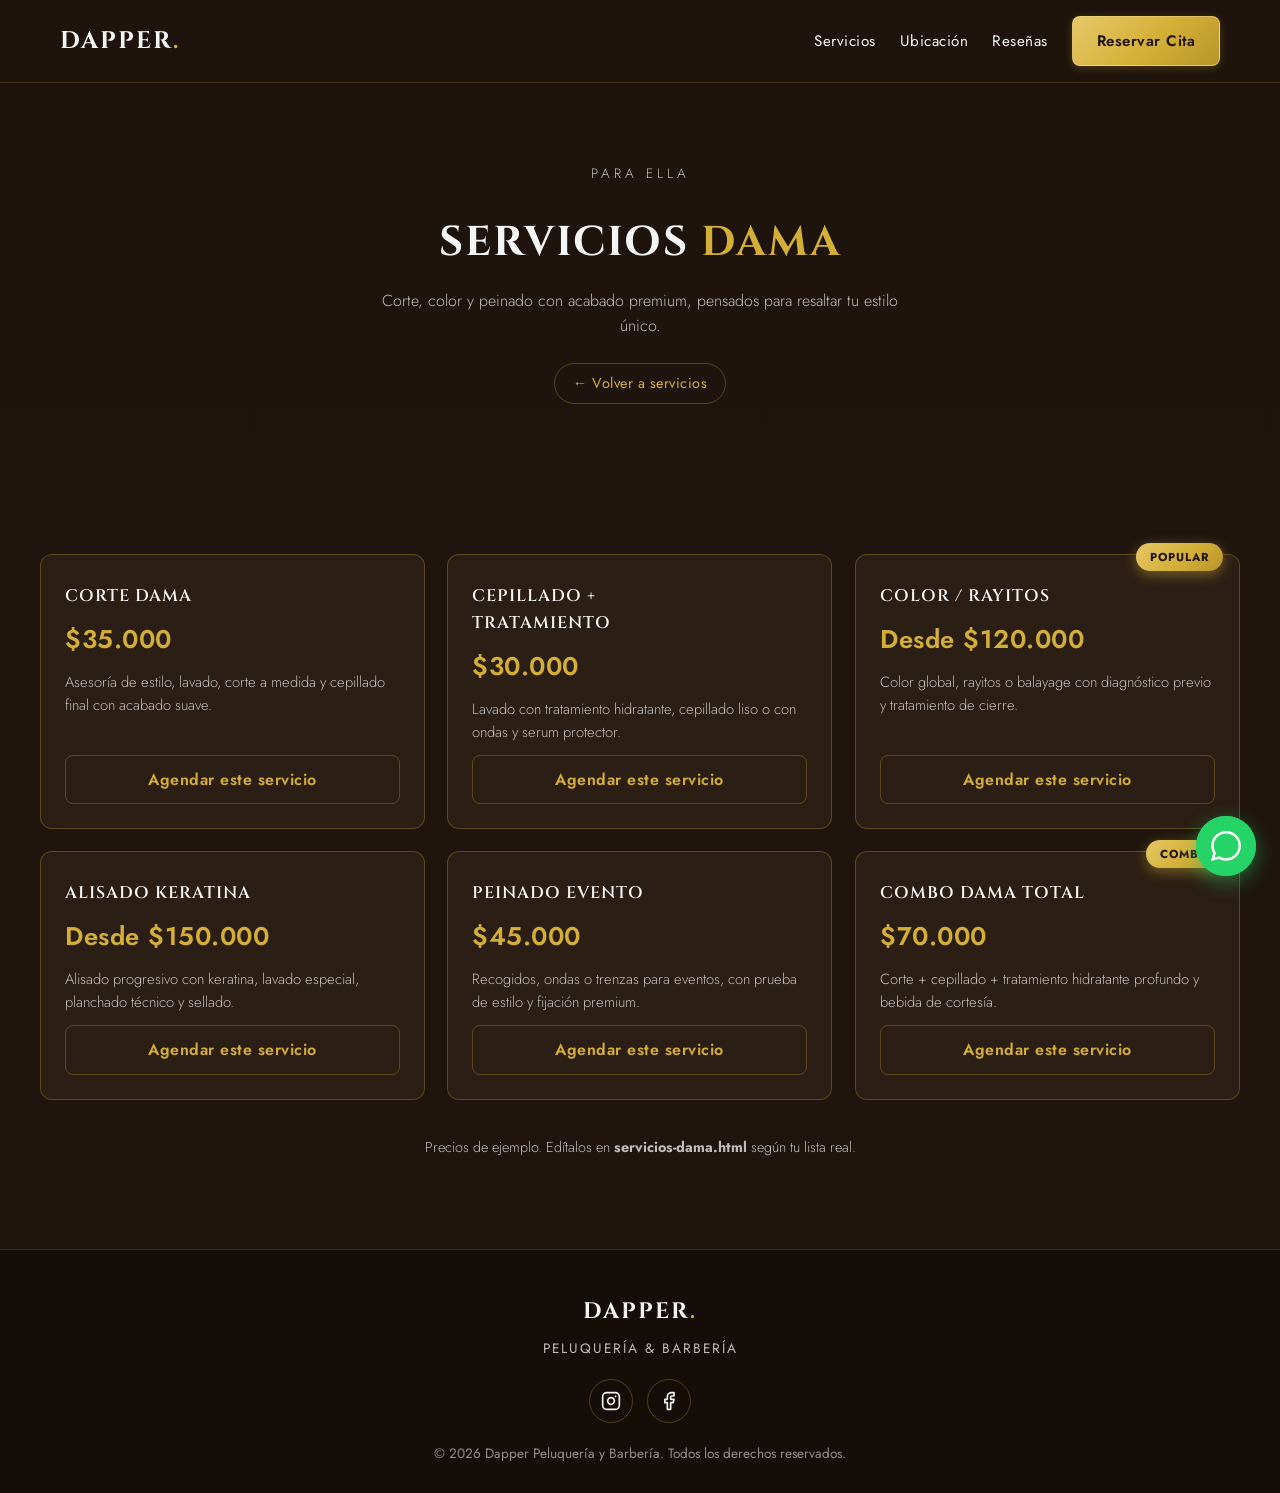
==== servicios-dama.html @ 5e287d6f "Limpiar estrucutura del repositorio" ====
<!DOCTYPE html>
<!-- =====================================================
  ARCHIVO: servicios-dama.html
  DESCRIPCIÓN: Detalle de servicios para dama.
  Corte, color, peinado y combos con precios ejemplo.
===================================================== -->
<html lang="es">
<head>
  <meta charset="UTF-8" />
  <meta name="viewport" content="width=device-width, initial-scale=1.0" />
  <meta name="description" content="Servicios para dama en Dapper: corte, color, cepillado, alisados y combos." />
  <title>Servicios Dama | Dapper Peluquería y Barbería</title>
  <link rel="preconnect" href="https://fonts.googleapis.com" />
  <link rel="preconnect" href="https://fonts.gstatic.com" crossorigin />
  <link href="https://fonts.googleapis.com/css2?family=Cinzel:wght@400;600;700&family=Jost:wght@300;400;500;600&display=swap" rel="stylesheet" />
  <link rel="stylesheet" href="css/styles.css" />
</head>
<body>

  <!-- ===== BLOQUE: HEADER - Navegación (reutilizada del home) ===== -->
  <header>
    <div class="header-inner">
      <a href="index.html" class="logo">Dapper<span>.</span></a>
      <nav>
        <a href="index.html#servicios">Servicios</a>
        <a href="index.html#ubicacion">Ubicación</a>
        <a href="index.html#resenas">Reseñas</a>
        <a href="https://wa.me/" class="btn btn-reservar">Reservar Cita</a>
      </nav>
    </div>
  </header>

  <main>
    <!-- ===== BLOQUE: HERO INTERNO - Título de la categoría ===== -->
    <section class="detalle-hero">
      <div class="detalle-hero-bg" style="background-image:url('https://images.unsplash.com/photo-1562322140-8baeececf3df?auto=format&fit=crop&w=1600&q=80')" aria-hidden="true"></div>
      <p class="section-kicker">Para Ella</p>
      <h1>Servicios <span>Dama</span></h1>
      <p>Corte, color y peinado con acabado premium, pensados para resaltar tu estilo único.</p>
      <a href="index.html#servicios" class="back-link">← Volver a servicios</a>
    </section>

    <!-- ===== BLOQUE: LISTADO SERVICIOS DAMA - Cards con precios ===== -->
    <section class="servicios">
      <div class="servicios-grid">
        <article class="service-card reveal">
          <h3 class="service-name">Corte Dama</h3>
          <p class="service-price">$35.000</p>
          <p class="service-desc">Asesoría de estilo, lavado, corte a medida y cepillado final con acabado suave.</p>
          <a href="https://wa.me/?text=Hola%20quiero%20agendar%20Corte%20Dama" class="service-cta">Agendar este servicio</a>
        </article>

        <article class="service-card reveal">
          <h3 class="service-name">Cepillado + Tratamiento</h3>
          <p class="service-price">$30.000</p>
          <p class="service-desc">Lavado con tratamiento hidratante, cepillado liso o con ondas y serum protector.</p>
          <a href="https://wa.me/?text=Hola%20quiero%20agendar%20Cepillado%20más%20Tratamiento" class="service-cta">Agendar este servicio</a>
        </article>

        <article class="service-card reveal">
          <span class="service-badge">Popular</span>
          <h3 class="service-name">Color / Rayitos</h3>
          <p class="service-price">Desde $120.000</p>
          <p class="service-desc">Color global, rayitos o balayage con diagnóstico previo y tratamiento de cierre.</p>
          <a href="https://wa.me/?text=Hola%20quiero%20agendar%20Color%20Rayitos" class="service-cta">Agendar este servicio</a>
        </article>

        <article class="service-card reveal">
          <h3 class="service-name">Alisado Keratina</h3>
          <p class="service-price">Desde $150.000</p>
          <p class="service-desc">Alisado progresivo con keratina, lavado especial, planchado técnico y sellado.</p>
          <a href="https://wa.me/?text=Hola%20quiero%20agendar%20Alisado%20Keratina" class="service-cta">Agendar este servicio</a>
        </article>

        <article class="service-card reveal">
          <h3 class="service-name">Peinado Evento</h3>
          <p class="service-price">$45.000</p>
          <p class="service-desc">Recogidos, ondas o trenzas para eventos, con prueba de estilo y fijación premium.</p>
          <a href="https://wa.me/?text=Hola%20quiero%20agendar%20Peinado%20Evento" class="service-cta">Agendar este servicio</a>
        </article>

        <article class="service-card reveal">
          <span class="service-badge">Combo</span>
          <h3 class="service-name">Combo Dama Total</h3>
          <p class="service-price">$70.000</p>
          <p class="service-desc">Corte + cepillado + tratamiento hidratante profundo y bebida de cortesía.</p>
          <a href="https://wa.me/?text=Hola%20quiero%20agendar%20Combo%20Dama%20Total" class="service-cta">Agendar este servicio</a>
        </article>
      </div>

      <!-- Nota editable de precios -->
      <p class="nota-precios reveal">Precios de ejemplo. Edítalos en <strong>servicios-dama.html</strong> según tu lista real.</p>
    </section>
  </main>

  <!-- ===== BLOQUE: FOOTER - Cierre reutilizado ===== -->
  <footer>
    <a href="index.html" class="footer-logo">Dapper<span>.</span></a>
    <p class="footer-tag">Peluquería &amp; Barbería</p>
    <div class="footer-socials">
      <a href="#" class="social-link" aria-label="Instagram">
        <svg viewBox="0 0 24 24" fill="none" stroke="currentColor" stroke-width="2" stroke-linecap="round" stroke-linejoin="round" aria-hidden="true">
          <rect x="2" y="2" width="20" height="20" rx="5"></rect>
          <path d="M16 11.37A4 4 0 1 1 12.63 8 4 4 0 0 1 16 11.37z"></path>
          <line x1="17.5" y1="6.5" x2="17.51" y2="6.5"></line>
        </svg>
      </a>
      <a href="#" class="social-link" aria-label="Facebook">
        <svg viewBox="0 0 24 24" fill="none" stroke="currentColor" stroke-width="2" stroke-linecap="round" stroke-linejoin="round" aria-hidden="true">
          <path d="M18 2h-3a5 5 0 0 0-5 5v3H7v4h3v8h4v-8h3l1-4h-4V7a1 1 0 0 1 1-1h3z"></path>
        </svg>
      </a>
    </div>
    <p class="footer-copy">© <span id="year">2026</span> Dapper Peluquería y Barbería. Todos los derechos reservados.</p>
  </footer>

  <!-- ===== BLOQUE: WHATSAPP FLOTANTE ===== -->
  <a href="https://wa.me/" class="float-whatsapp" aria-label="Escríbenos por WhatsApp">
    <svg viewBox="0 0 24 24" aria-hidden="true">
      <path d="M20.52 3.48A11.87 11.87 0 0 0 12.05 0C5.5 0 .16 5.33.16 11.89c0 2.1.55 4.14 1.6 5.95L0 24l6.32-1.66a11.8 11.8 0 0 0 5.72 1.46h.01c6.55 0 11.88-5.33 11.88-11.89 0-3.18-1.24-6.17-3.41-8.43zM12.05 21.75a9.8 9.8 0 0 1-5.01-1.37l-.36-.21-3.75.98 1-3.65-.24-.38a9.86 9.86 0 0 1-1.51-5.26c0-5.45 4.44-9.88 9.9-9.88a9.84 9.84 0 0 1 7 2.9 9.83 9.83 0 0 1 2.9 6.99c-.01 5.45-4.45 9.88-9.93 9.88z" />
    </svg>
  </a>

  <!-- ===== BLOQUE: SCRIPTS ===== -->
  <script src="js/main.js" defer></script>
</body>
</html>
---- css/styles.css ----
/* =====================================================
   ARCHIVO: styles.css
   DESCRIPCIÓN: Estilos globales de Dapper Peluquería y Barbería.
   Incluye paleta café + dorado, header, hero con slider,
   tarjetas, servicios, ubicación, footer y animación reveal.
   ===================================================== */

/* ===== 1. VARIABLES GLOBALES - Paleta café + dorado ===== */
:root {
  --bg: #1F150E; /* Café espresso oscuro (fondo principal, antes negro #121212) */
  --bg-deep: #150E08; /* Café casi negro para footer */
  --accent: #D4AF37; /* Dorado principal (se mantiene) */
  --accent-light: #e6c766; /* Dorado claro para degradados */
  --accent-dark: #b8942b; /* Dorado oscuro para degradados */
  --accent-soft: rgba(212, 175, 55, 0.3); /* Borde dorado translúcido */
  --container: #2B1E14; /* Café medio para tarjetas (antes #1E1E1E) */
  --container-soft: rgba(43, 30, 20, 0.55); /* Tarjetas translúcidas sobre hero */
  --text: #F5F5F5;
  --text-muted: rgba(245, 245, 245, 0.75);
}

/* ===== 2. RESET Y BASE - Normaliza márgenes y tipografía ===== */
* {
  margin: 0;
  padding: 0;
  box-sizing: border-box;
}

html {
  scroll-behavior: smooth;
  scroll-padding-top: 120px; /* Espacio base para que el header fijo no tape las anclas */
}

body {
  font-family: 'Jost', 'Segoe UI', Helvetica, Arial, sans-serif;
  background-color: var(--bg);
  color: var(--text);
  line-height: 1.6;
  overflow-x: hidden; /* Evita scroll lateral por títulos largos en móvil */
}

a {
  color: inherit;
  text-decoration: none;
}

img {
  max-width: 100%;
  display: block;
}

/* ===== 3. HEADER - Barra superior fija con blur ===== */
header {
  position: sticky;
  top: 0;
  z-index: 100;
  background-color: rgba(31, 21, 14, 0.78);
  backdrop-filter: blur(12px);
  -webkit-backdrop-filter: blur(12px);
  border-bottom: 1px solid rgba(212, 175, 55, 0.2);
}

.header-inner {
  max-width: 1200px;
  margin: 0 auto;
  padding: 16px 20px;
  display: flex;
  align-items: center;
  justify-content: space-between;
  gap: 12px;
}

.logo {
  font-family: 'Cinzel', serif;
  font-size: 1.5rem;
  font-weight: 700;
  letter-spacing: 2px;
  color: var(--text);
  text-transform: uppercase;
}

.logo span {
  color: var(--accent);
}

nav {
  display: flex;
  align-items: center;
  gap: 24px;
}

nav a {
  font-size: 0.95rem;
  letter-spacing: 0.5px;
  color: var(--text);
  transition: color 0.3s ease;
}

nav a:hover {
  color: var(--accent);
}

/* ===== 4. BOTONES - Estilo dorado principal ===== */
.btn {
  display: inline-block;
  background: linear-gradient(135deg, var(--accent-light), var(--accent) 55%, var(--accent-dark));
  color: #1F150E;
  font-weight: 600;
  letter-spacing: 0.5px;
  padding: 12px 24px;
  border: 1px solid rgba(255, 230, 160, 0.5);
  border-radius: 8px;
  cursor: pointer;
  box-shadow: 0 2px 8px rgba(212, 175, 55, 0.25);
  transition: transform 0.25s ease, box-shadow 0.25s ease, filter 0.25s ease;
}

.btn:hover {
  transform: translateY(-2px);
  filter: brightness(1.08);
  box-shadow:
    0 0 22px rgba(212, 175, 55, 0.6),
    0 10px 30px rgba(212, 175, 55, 0.3);
}

/* ===== 5. HERO CON SLIDER - Fondo automático, texto centrado arriba ===== */
.hero {
  position: relative;
  text-align: center;
  padding: 70px 20px 60px;
  overflow: hidden;
  background-color: var(--bg);
  isolation: isolate;
}

/* Contenedor de las imágenes de fondo */
.hero-slides {
  position: absolute;
  inset: 0;
  z-index: -2;
}

/* Cada imagen: opacidad 0, solo la activa se ve. Transición fluida. */
.hero-slide {
  position: absolute;
  inset: 0;
  background-position: center;
  background-size: cover;
  background-repeat: no-repeat;
  opacity: 0;
  transform: scale(1.05);
  transition: opacity 1.8s ease-in-out, transform 6s ease;
  filter: saturate(0.9);
}

/* Imagen visible: opacidad subida para apreciar las fotos */
.hero-slide.is-active {
  opacity: 0.52;
  transform: scale(1);
}

/* Capa café + brillo dorado aclarada para dejar ver las fotos */
.hero-overlay {
  position: absolute;
  inset: 0;
  z-index: -1;
  background:
    radial-gradient(ellipse at top, rgba(212, 175, 55, 0.16), transparent 55%),
    linear-gradient(180deg, rgba(31, 21, 14, 0.72) 0%, rgba(31, 21, 14, 0.68) 50%, rgba(31, 21, 14, 0.85) 100%);
  backdrop-filter: blur(1px);
}

.hero-content {
  position: relative;
  z-index: 1;
  max-width: 820px;
  margin: 0 auto;
}

.hero-kicker {
  font-size: 0.85rem;
  letter-spacing: 4px;
  text-transform: uppercase;
  color: var(--accent);
  margin-bottom: 20px;
  line-height: 1.4;
}

.hero h1 {
  font-family: 'Cinzel', serif;
  font-size: 2.3rem;
  font-weight: 700;
  max-width: 800px;
  margin: 0 auto 16px;
  text-transform: uppercase;
  letter-spacing: 3px;
  line-height: 1.25;
  text-shadow: 0 4px 24px rgba(0, 0, 0, 0.55);
}

.hero h1 span {
  color: var(--accent);
}

.hero > .hero-content > p,
.hero-description {
  font-size: 1.1rem;
  font-weight: 300;
  max-width: 640px;
  margin: 0 auto;
  color: rgba(245, 245, 245, 0.9);
}

/* ===== 6. EXPERIENCIA - Presentación elegante debajo del header ===== */
.experiencia {
  padding: 70px 20px 60px;
  background: linear-gradient(180deg, var(--bg-deep) 0%, var(--bg) 100%);
  border-bottom: 1px solid rgba(212, 175, 55, 0.12);
}

.exp-grid {
  display: grid;
  grid-template-columns: 1fr;
  gap: 28px;
  max-width: 1100px;
  margin: 0 auto;
  align-items: start;
}

.exp-kicker {
  font-size: 0.8rem;
  letter-spacing: 3px;
  text-transform: uppercase;
  color: var(--text-muted);
  margin-bottom: 14px;
}

.exp-left h2 {
  font-family: 'Cinzel', serif;
  font-size: 2.1rem;
  font-weight: 700;
  line-height: 1.15;
  letter-spacing: 0.5px;
  margin-bottom: 18px;
}

.exp-left h2 span {
  color: var(--accent);
  font-style: italic;
}

.exp-line {
  display: block;
  width: 72px;
  height: 2px;
  background: linear-gradient(90deg, var(--accent-light), var(--accent-dark));
  border-radius: 2px;
}

.exp-right p {
  color: var(--text-muted);
  font-weight: 300;
  font-size: 1.02rem;
  margin-bottom: 16px;
}

.exp-right strong {
  color: var(--text);
  font-weight: 500;
}

.exp-link {
  display: inline-block;
  margin-top: 6px;
  color: var(--accent);
  font-weight: 500;
  letter-spacing: 0.4px;
  border-bottom: 1px solid var(--accent-soft);
  padding-bottom: 2px;
  transition: color 0.3s ease, border-color 0.3s ease;
}

.exp-link:hover {
  color: var(--accent-light);
  border-color: var(--accent);
}

/* Anclas: compensa el header fijo y centra el título en pantalla */
#experiencia,
#servicios,
#porque,
#ubicacion,
#resenas {
  scroll-margin-top: 130px;
}

/* ===== 7. TARJETAS DE CONFIANZA - Sección Por qué elegirnos ===== */
.porque {
  padding: 70px 20px 90px;
  background: var(--bg-deep);
  border-top: 1px solid rgba(212, 175, 55, 0.12);
}

.trust-points {
  display: flex;
  flex-wrap: wrap;
  justify-content: center;
  gap: 18px;
  max-width: 960px;
  margin: 0 auto;
}

.trust-point {
  background-color: var(--container-soft);
  backdrop-filter: blur(6px);
  -webkit-backdrop-filter: blur(6px);
  border: 1px solid var(--accent-soft);
  border-radius: 10px;
  padding: 22px 22px 18px;
  min-width: 220px;
  flex: 1;
  transition: transform 0.3s ease, box-shadow 0.3s ease, border-color 0.3s ease;
}

.trust-point:hover {
  transform: translateY(-6px);
  border-color: rgba(212, 175, 55, 0.6);
  box-shadow:
    0 14px 34px rgba(0, 0, 0, 0.5),
    0 0 26px rgba(212, 175, 55, 0.16);
}

.trust-point .icon {
  display: inline-flex;
  align-items: center;
  justify-content: center;
  width: 52px;
  height: 52px;
  margin-bottom: 14px;
  border-radius: 50%;
  border: 1px solid var(--accent-soft);
  background: rgba(212, 175, 55, 0.08);
  color: var(--accent);
}

.trust-point .icon svg {
  width: 26px;
  height: 26px;
}

.trust-point strong {
  display: block;
  color: var(--accent);
  font-size: 1.05rem;
  font-weight: 600;
  letter-spacing: 0.3px;
  margin-bottom: 4px;
}

.trust-point small {
  color: var(--text-muted);
  font-size: 0.9rem;
}

/* ===== 7. SECCIONES GENERALES - Títulos y subtítulos ===== */
.servicios {
  padding: 90px 20px;
  background: var(--bg);
}

.section-kicker {
  font-size: 0.85rem;
  letter-spacing: 4px;
  text-transform: uppercase;
  color: var(--accent);
  text-align: center;
  margin-bottom: 12px;
}

.section-title {
  font-family: 'Cinzel', serif;
  font-size: 2rem;
  font-weight: 700;
  text-align: center;
  text-transform: uppercase;
  letter-spacing: 2px;
  margin-bottom: 14px;
  line-height: 1.2;
  overflow-wrap: break-word; /* Parte palabras largas en pantallas angostas */
  text-wrap: balance; /* Centra mejor títulos de 2 líneas */
}

.section-subtitle {
  text-align: center;
  font-weight: 300;
  color: var(--text-muted);
  max-width: 600px;
  margin: 0 auto 48px;
}

/* ===== 8. PORTADAS DE CATEGORÍAS - Hombre / Dama en el home ===== */
.categorias-grid {
  display: grid;
  grid-template-columns: 1fr;
  gap: 24px;
  max-width: 1000px;
  margin: 0 auto;
}

.categoria-card {
  position: relative;
  display: flex;
  flex-direction: column;
  justify-content: flex-end;
  min-height: 380px;
  border: 1px solid var(--accent-soft);
  border-radius: 14px;
  overflow: hidden;
  background-color: var(--container);
  transition: transform 0.3s ease, box-shadow 0.3s ease, border-color 0.3s ease;
}

.categoria-card:hover {
  transform: translateY(-6px);
  border-color: rgba(212, 175, 55, 0.6);
  box-shadow:
    0 18px 40px rgba(0, 0, 0, 0.55),
    0 0 30px rgba(212, 175, 55, 0.16);
}

.categoria-media {
  position: absolute;
  inset: 0;
  background-position: center;
  background-size: cover;
  opacity: 0.45;
  transition: opacity 0.4s ease, transform 0.6s ease;
}

.categoria-card:hover .categoria-media {
  opacity: 0.6;
  transform: scale(1.04);
}

.categoria-body {
  position: relative;
  padding: 30px 26px 26px;
  background: linear-gradient(180deg, transparent 0%, rgba(21, 14, 8, 0.85) 45%, rgba(21, 14, 8, 0.96) 100%);
}

.categoria-tag {
  display: inline-block;
  font-size: 0.75rem;
  font-weight: 600;
  letter-spacing: 2px;
  text-transform: uppercase;
  color: #1F150E;
  background: linear-gradient(135deg, var(--accent-light), var(--accent) 55%, var(--accent-dark));
  padding: 5px 14px;
  border-radius: 999px;
  margin-bottom: 12px;
}

.categoria-body h3 {
  font-family: 'Cinzel', serif;
  font-size: 1.6rem;
  letter-spacing: 1px;
  text-transform: uppercase;
  margin-bottom: 8px;
}

.categoria-body p {
  color: var(--text-muted);
  font-weight: 300;
  margin-bottom: 14px;
}

.categoria-list {
  list-style: none;
  margin-bottom: 20px;
  display: flex;
  flex-direction: column;
  gap: 6px;
}

.categoria-list li {
  font-size: 0.92rem;
  color: rgba(245, 245, 245, 0.85);
  padding-left: 20px;
  position: relative;
}

.categoria-list li::before {
  content: "✦";
  position: absolute;
  left: 0;
  color: var(--accent);
  font-size: 0.8rem;
}

/* ===== 9. GRID DE SERVICIOS DETALLE - Cards con precio (páginas internas) ===== */
.servicios-grid {
  display: grid;
  grid-template-columns: 1fr;
  gap: 22px;
  max-width: 1200px;
  margin: 0 auto;
}

.service-card {
  position: relative;
  display: flex;
  flex-direction: column;
  gap: 10px;
  background-color: var(--container);
  border: 1px solid var(--accent-soft);
  border-radius: 12px;
  padding: 28px 24px 24px;
  transition: transform 0.3s ease, box-shadow 0.3s ease, border-color 0.3s ease;
}

.service-card:hover {
  transform: translateY(-6px);
  border-color: rgba(212, 175, 55, 0.6);
  box-shadow:
    0 14px 34px rgba(0, 0, 0, 0.5),
    0 0 26px rgba(212, 175, 55, 0.14);
}

.service-badge {
  position: absolute;
  top: -12px;
  right: 16px;
  background: linear-gradient(135deg, var(--accent-light), var(--accent) 55%, var(--accent-dark));
  color: #1F150E;
  font-size: 0.72rem;
  font-weight: 700;
  letter-spacing: 1px;
  text-transform: uppercase;
  padding: 5px 14px;
  border-radius: 999px;
  box-shadow: 0 4px 14px rgba(212, 175, 55, 0.45);
}

.service-name {
  font-family: 'Cinzel', serif;
  font-size: 1.05rem;
  font-weight: 600;
  text-transform: uppercase;
  letter-spacing: 1px;
  padding-right: 80px;
}

.service-price {
  color: var(--accent);
  font-size: 1.6rem;
  font-weight: 600;
  letter-spacing: 0.5px;
}

.service-desc {
  font-size: 0.92rem;
  font-weight: 300;
  color: var(--text-muted);
  line-height: 1.6;
}

.service-cta {
  margin-top: auto;
  display: block;
  text-align: center;
  font-weight: 600;
  letter-spacing: 0.5px;
  color: var(--accent);
  border: 1px solid var(--accent-soft);
  border-radius: 8px;
  padding: 11px 16px;
  transition: background-color 0.3s ease, color 0.3s ease, box-shadow 0.3s ease;
}

.service-cta:hover {
  background-color: var(--accent);
  color: #1F150E;
  box-shadow: 0 0 22px rgba(212, 175, 55, 0.5);
}

/* ===== 10. HERO INTERNO - Cabecera de páginas de servicios ===== */
.detalle-hero {
  position: relative;
  text-align: center;
  padding: 80px 20px 60px;
  overflow: hidden;
  background-color: var(--bg-deep);
  isolation: isolate;
}

.detalle-hero-bg {
  position: absolute;
  inset: 0;
  z-index: -2;
  background-position: center;
  background-size: cover;
  opacity: 0.28;
}

.detalle-hero::after {
  content: "";
  position: absolute;
  inset: 0;
  z-index: -1;
  background: linear-gradient(180deg, rgba(31, 21, 14, 0.85), rgba(31, 21, 14, 0.95));
}

.detalle-hero h1 {
  font-family: 'Cinzel', serif;
  font-size: 2rem;
  text-transform: uppercase;
  letter-spacing: 2px;
  margin-bottom: 12px;
}

.detalle-hero h1 span {
  color: var(--accent);
}

.detalle-hero p {
  color: var(--text-muted);
  font-weight: 300;
  max-width: 560px;
  margin: 0 auto 24px;
}

.back-link {
  display: inline-block;
  font-size: 0.9rem;
  letter-spacing: 0.5px;
  color: var(--accent);
  border: 1px solid var(--accent-soft);
  border-radius: 999px;
  padding: 8px 18px;
  transition: background-color 0.3s ease, color 0.3s ease;
}

.back-link:hover {
  background-color: var(--accent);
  color: #1F150E;
}

.nota-precios {
  text-align: center;
  color: var(--text-muted);
  font-size: 0.9rem;
  font-weight: 300;
  max-width: 640px;
  margin: 36px auto 0;
}

/* ===== 11. UBICACIÓN - Info + horarios + mapa ===== */
.ubicacion {
  padding: 90px 20px;
  background: linear-gradient(180deg, var(--bg) 0%, var(--container) 100%);
}

.ubicacion-grid {
  display: grid;
  grid-template-columns: 1fr;
  gap: 28px;
  max-width: 1100px;
  margin: 0 auto;
}

.ubicacion-info {
  background: rgba(43, 30, 20, 0.7);
  border: 1px solid var(--accent-soft);
  border-radius: 12px;
  padding: 32px 28px;
  display: flex;
  flex-direction: column;
  gap: 28px;
}

.ubicacion-detalles {
  display: flex;
  flex-direction: column;
  gap: 18px;
}

.ubicacion-item {
  display: flex;
  align-items: flex-start;
  gap: 14px;
}

.ubicacion-item svg {
  width: 24px;
  height: 24px;
  color: var(--accent);
  flex-shrink: 0;
  margin-top: 2px;
}

.ub-title {
  font-family: 'Cinzel', serif;
  font-size: 0.85rem;
  font-weight: 600;
  text-transform: uppercase;
  letter-spacing: 1.5px;
  color: var(--accent);
  margin-bottom: 4px;
}

.ub-value {
  color: var(--text);
  font-size: 1.02rem;
}

.ub-value a {
  color: var(--accent);
  transition: color 0.3s ease;
}

.ub-value a:hover {
  color: var(--accent-light);
}

.horarios ul {
  list-style: none;
}

.horarios li {
  display: flex;
  justify-content: space-between;
  gap: 12px;
  padding: 12px 0;
  border-bottom: 1px solid rgba(212, 175, 55, 0.15);
}

.horarios li:last-child {
  border-bottom: none;
}

.horarios .day {
  color: rgba(245, 245, 245, 0.85);
}

.horarios .time {
  color: var(--accent);
  font-weight: 600;
  letter-spacing: 0.3px;
  white-space: nowrap;
}

.map-wrap {
  border: 1px solid var(--accent-soft);
  border-radius: 12px;
  overflow: hidden;
  min-height: 360px;
}

.map-wrap iframe {
  display: block;
  width: 100%;
  height: 100%;
  min-height: 360px;
  border: 0;
  filter: grayscale(40%) sepia(15%) contrast(0.95);
}

/* ===== 12. RESEÑAS - Opiniones positivas debajo de ubicación ===== */
.resenas {
  padding: 90px 20px;
  background: var(--bg);
  border-top: 1px solid rgba(212, 175, 55, 0.12);
}

.resenas-grid {
  display: grid;
  grid-template-columns: 1fr;
  gap: 22px;
  max-width: 1100px;
  margin: 0 auto;
}

.resena-card {
  position: relative;
  background-color: var(--container);
  border: 1px solid var(--accent-soft);
  border-radius: 12px;
  padding: 28px 24px 24px;
  display: flex;
  flex-direction: column;
  gap: 14px;
  transition: transform 0.3s ease, box-shadow 0.3s ease, border-color 0.3s ease;
}

.resena-card:hover {
  transform: translateY(-6px);
  border-color: rgba(212, 175, 55, 0.6);
  box-shadow:
    0 14px 34px rgba(0, 0, 0, 0.5),
    0 0 26px rgba(212, 175, 55, 0.14);
}

.resena-card::before {
  content: "“";
  position: absolute;
  top: 8px;
  right: 18px;
  font-family: 'Cinzel', serif;
  font-size: 3.5rem;
  line-height: 1;
  color: rgba(212, 175, 55, 0.18);
}

.resena-stars {
  color: var(--accent);
  letter-spacing: 3px;
  font-size: 1rem;
}

.resena-texto {
  font-weight: 300;
  font-style: italic;
  color: rgba(245, 245, 245, 0.88);
  flex: 1;
}

.resena-autor {
  display: flex;
  align-items: center;
  gap: 12px;
  border-top: 1px solid rgba(212, 175, 55, 0.15);
  padding-top: 16px;
}

.resena-avatar {
  display: inline-flex;
  align-items: center;
  justify-content: center;
  width: 44px;
  height: 44px;
  border-radius: 50%;
  background: linear-gradient(135deg, var(--accent-light), var(--accent-dark));
  color: #1F150E;
  font-weight: 600;
  flex-shrink: 0;
}

.resena-autor strong {
  display: block;
  font-size: 0.98rem;
}

.resena-autor small {
  color: var(--text-muted);
  font-size: 0.85rem;
}

/* ===== 13. FOOTER - Logo, redes y copyright ===== */
footer {
  background: var(--bg-deep);
  border-top: 1px solid rgba(212, 175, 55, 0.2);
  padding: 44px 20px 28px;
  text-align: center;
}

.footer-logo {
  font-family: 'Cinzel', serif;
  font-size: 1.4rem;
  font-weight: 700;
  letter-spacing: 2px;
  text-transform: uppercase;
  color: var(--text);
}

.footer-logo span {
  color: var(--accent);
}

.footer-tag {
  margin-top: 8px;
  font-size: 0.85rem;
  letter-spacing: 2px;
  text-transform: uppercase;
  color: var(--text-muted);
}

.footer-socials {
  display: flex;
  justify-content: center;
  gap: 14px;
  margin: 20px 0;
}

.social-link {
  display: inline-flex;
  align-items: center;
  justify-content: center;
  width: 44px;
  height: 44px;
  border: 1px solid var(--accent-soft);
  border-radius: 50%;
  color: var(--text);
  transition: background-color 0.3s ease, color 0.3s ease, box-shadow 0.3s ease, transform 0.3s ease;
}

.social-link:hover {
  background-color: var(--accent);
  color: #1F150E;
  transform: translateY(-3px);
  box-shadow: 0 0 20px rgba(212, 175, 55, 0.45);
}

.social-link svg {
  width: 20px;
  height: 20px;
}

.footer-copy {
  font-size: 0.85rem;
  color: rgba(245, 245, 245, 0.55);
}

/* ===== 13. WHATSAPP FLOTANTE - Botón verde fijo ===== */
.float-whatsapp {
  position: fixed;
  bottom: 24px;
  right: 24px;
  z-index: 200;
  display: flex;
  align-items: center;
  justify-content: center;
  width: 60px;
  height: 60px;
  border-radius: 50%;
  background: #25D366;
  box-shadow: 0 6px 20px rgba(37, 211, 102, 0.45);
  transition: transform 0.3s ease, box-shadow 0.3s ease;
}

.float-whatsapp:hover {
  transform: scale(1.08);
  box-shadow: 0 8px 28px rgba(37, 211, 102, 0.6);
}

.float-whatsapp svg {
  width: 30px;
  height: 30px;
  fill: #fff;
}

.float-whatsapp::before {
  content: "";
  position: absolute;
  inset: 0;
  border-radius: 50%;
  background: #25D366;
  z-index: -1;
  animation: pulse 2s ease-out infinite;
}

@keyframes pulse {
  0% {
    transform: scale(1);
    opacity: 0.6;
  }
  70% {
    transform: scale(1.6);
    opacity: 0;
  }
  100% {
    transform: scale(1.6);
    opacity: 0;
  }
}

/* ===== 16. REVEAL ON SCROLL - Aparición suave al scrollear ===== */
.reveal {
  opacity: 0;
  transform: translateY(28px);
  transition: opacity 0.8s ease, transform 0.8s ease;
  will-change: opacity, transform;
}

.reveal.visible {
  opacity: 1;
  transform: none;
}

/* Respeta usuarios con movimiento reducido */
@media (prefers-reduced-motion: reduce) {
  .reveal {
    opacity: 1;
    transform: none;
    transition: none;
  }
  .hero-slide {
    transition: none;
  }
  html {
    scroll-behavior: auto;
  }
}

/* ===== 17. RESPONSIVE - Mobile first ===== */
@media (min-width: 640px) {
  .hero {
    padding: 80px 20px 70px;
  }

  .hero h1 {
    font-size: 3.4rem;
  }

  .exp-left h2 {
    font-size: 2.6rem;
  }

  .section-title {
    font-size: 2.6rem;
  }

  .servicios-grid {
    grid-template-columns: repeat(2, 1fr);
  }

  .categorias-grid {
    grid-template-columns: repeat(2, 1fr);
  }

  .detalle-hero h1 {
    font-size: 2.6rem;
  }
}

@media (min-width: 1024px) {
  .servicios-grid {
    grid-template-columns: repeat(3, 1fr);
  }

  .resenas-grid {
    grid-template-columns: repeat(3, 1fr);
  }
}

@media (min-width: 900px) {
  .ubicacion-grid {
    grid-template-columns: 1fr 1fr;
    align-items: stretch;
  }

  .exp-grid {
    grid-template-columns: 1.05fr 1fr;
    gap: 48px;
    align-items: center;
  }
}

@media (max-width: 560px) {
  html {
    scroll-padding-top: 170px; /* Header más alto en móvil (logo + nav en 2 filas) */
  }

  #experiencia,
  #servicios,
  #porque,
  #ubicacion,
  #resenas {
    scroll-margin-top: 170px;
  }

  /* ===== Header móvil: logo arriba, links + botón compactos y centrados ===== */
  .header-inner {
    flex-direction: column;
    flex-wrap: nowrap;
    justify-content: center;
    align-items: center;
    text-align: center;
    gap: 10px;
    padding: 12px 16px;
  }

  .logo {
    font-size: 1.2rem;
  }

  nav {
    flex-wrap: wrap;
    justify-content: center;
    align-items: center;
    width: 100%;
    gap: 8px 16px;
  }

  nav a {
    font-size: 0.88rem;
  }

  /* Botón reservar más pequeño, sin ocupar toda la fila */
  .btn-reservar {
    width: auto;
    padding: 8px 18px;
    font-size: 0.85rem;
    white-space: nowrap;
    text-align: center;
  }

  /* ===== Títulos ajustados para que no se corten en teléfono ===== */
  .hero h1 {
    font-size: 1.9rem;
    letter-spacing: 1.5px;
    line-height: 1.2;
    overflow-wrap: break-word;
  }

  .section-title {
    font-size: 1.55rem;
    letter-spacing: 1px;
  }

  .detalle-hero h1 {
    font-size: 1.7rem;
    letter-spacing: 1px;
    overflow-wrap: break-word;
  }

  .exp-left h2 {
    font-size: 1.8rem;
  }

  .trust-points {
    flex-direction: column;
    align-items: stretch;
    max-width: 340px;
  }
}
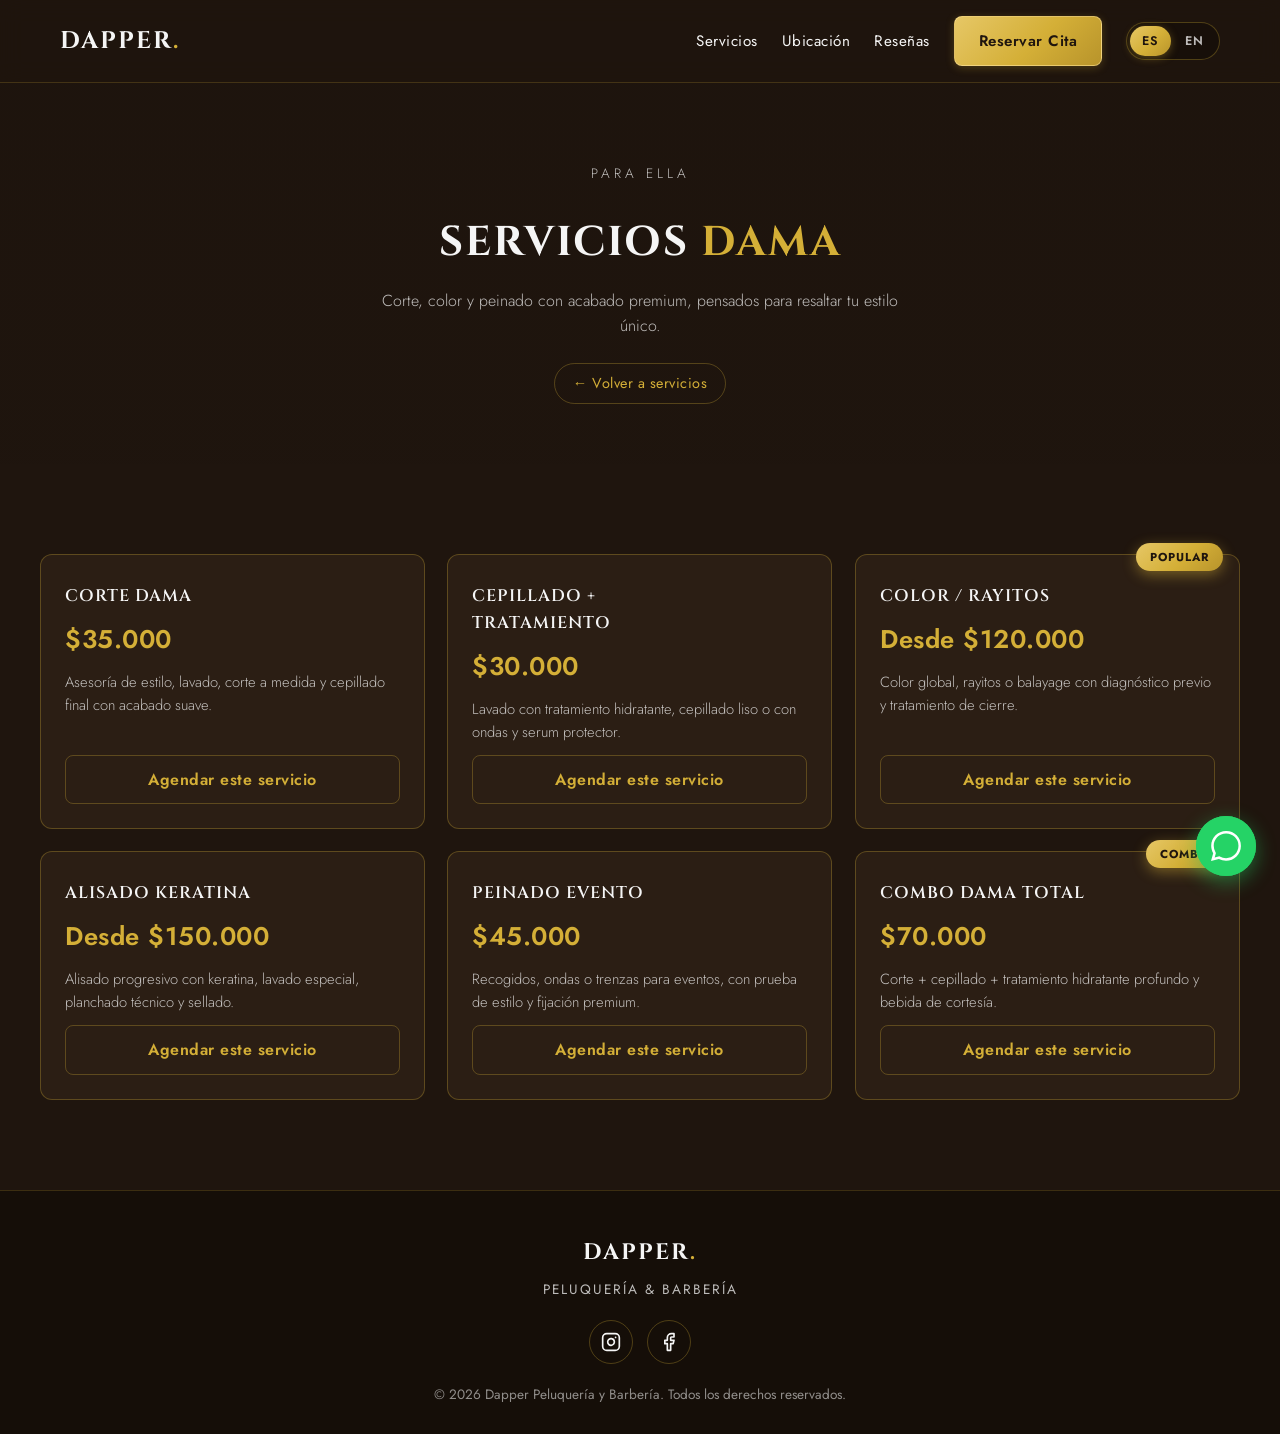
==== commit 275876ea: "Update barberia" ====
--- a/servicios-dama.html
+++ b/servicios-dama.html
@@ -8,8 +8,8 @@
 <head>
   <meta charset="UTF-8" />
   <meta name="viewport" content="width=device-width, initial-scale=1.0" />
-  <meta name="description" content="Servicios para dama en Dapper: corte, color, cepillado, alisados y combos." />
-  <title>Servicios Dama | Dapper Peluquería y Barbería</title>
+  <meta name="description" data-i18n-content="meta.desc.women" content="Servicios para dama en Dapper: corte, color, cepillado, alisados y combos." />
+  <title data-i18n="meta.title.women">Servicios Dama | Dapper Peluquería y Barbería</title>
   <link rel="preconnect" href="https://fonts.googleapis.com" />
   <link rel="preconnect" href="https://fonts.gstatic.com" crossorigin />
   <link href="https://fonts.googleapis.com/css2?family=Cinzel:wght@400;600;700&family=Jost:wght@300;400;500;600&display=swap" rel="stylesheet" />
@@ -22,10 +22,14 @@
     <div class="header-inner">
       <a href="index.html" class="logo">Dapper<span>.</span></a>
       <nav>
-        <a href="index.html#servicios">Servicios</a>
-        <a href="index.html#ubicacion">Ubicación</a>
-        <a href="index.html#resenas">Reseñas</a>
-        <a href="https://wa.me/" class="btn btn-reservar">Reservar Cita</a>
+        <a href="index.html#servicios" data-i18n="nav.services">Servicios</a>
+        <a href="index.html#ubicacion" data-i18n="nav.location">Ubicación</a>
+        <a href="index.html#resenas" data-i18n="nav.reviews">Reseñas</a>
+        <a href="https://wa.me/" class="btn btn-reservar" data-i18n="nav.book">Reservar Cita</a>
+        <div class="lang-switch" role="group" aria-label="Cambiar idioma / Change language">
+          <button type="button" data-lang="es" class="is-active" aria-label="Español">ES</button>
+          <button type="button" data-lang="en" aria-label="English">EN</button>
+        </div>
       </nav>
     </div>
   </header>
@@ -34,69 +38,66 @@
     <!-- ===== BLOQUE: HERO INTERNO - Título de la categoría ===== -->
     <section class="detalle-hero">
       <div class="detalle-hero-bg" style="background-image:url('https://images.unsplash.com/photo-1562322140-8baeececf3df?auto=format&fit=crop&w=1600&q=80')" aria-hidden="true"></div>
-      <p class="section-kicker">Para Ella</p>
-      <h1>Servicios <span>Dama</span></h1>
-      <p>Corte, color y peinado con acabado premium, pensados para resaltar tu estilo único.</p>
-      <a href="index.html#servicios" class="back-link">← Volver a servicios</a>
+      <p class="section-kicker" data-i18n="detail.women.kicker">Para Ella</p>
+      <h1 data-i18n="detail.women.title">Servicios <span>Dama</span></h1>
+      <p data-i18n="detail.women.desc">Corte, color y peinado con acabado premium, pensados para resaltar tu estilo único.</p>
+      <a href="index.html#servicios" class="back-link" data-i18n="detail.back">← Volver a servicios</a>
     </section>
 
     <!-- ===== BLOQUE: LISTADO SERVICIOS DAMA - Cards con precios ===== -->
     <section class="servicios">
       <div class="servicios-grid">
         <article class="service-card reveal">
-          <h3 class="service-name">Corte Dama</h3>
+          <h3 class="service-name" data-i18n="women.s1.name">Corte Dama</h3>
           <p class="service-price">$35.000</p>
-          <p class="service-desc">Asesoría de estilo, lavado, corte a medida y cepillado final con acabado suave.</p>
-          <a href="https://wa.me/?text=Hola%20quiero%20agendar%20Corte%20Dama" class="service-cta">Agendar este servicio</a>
+          <p class="service-desc" data-i18n="women.s1.desc">Asesoría de estilo, lavado, corte a medida y cepillado final con acabado suave.</p>
+          <a href="https://wa.me/?text=Hola%20quiero%20agendar%20Corte%20Dama" data-i18n-href="wa.women.s1" class="service-cta" data-i18n="service.cta">Agendar este servicio</a>
         </article>
 
         <article class="service-card reveal">
-          <h3 class="service-name">Cepillado + Tratamiento</h3>
+          <h3 class="service-name" data-i18n="women.s2.name">Cepillado + Tratamiento</h3>
           <p class="service-price">$30.000</p>
-          <p class="service-desc">Lavado con tratamiento hidratante, cepillado liso o con ondas y serum protector.</p>
-          <a href="https://wa.me/?text=Hola%20quiero%20agendar%20Cepillado%20más%20Tratamiento" class="service-cta">Agendar este servicio</a>
+          <p class="service-desc" data-i18n="women.s2.desc">Lavado con tratamiento hidratante, cepillado liso o con ondas y serum protector.</p>
+          <a href="https://wa.me/?text=Hola%20quiero%20agendar%20Cepillado%20m%C3%A1s%20Tratamiento" data-i18n-href="wa.women.s2" class="service-cta" data-i18n="service.cta">Agendar este servicio</a>
         </article>
 
         <article class="service-card reveal">
-          <span class="service-badge">Popular</span>
-          <h3 class="service-name">Color / Rayitos</h3>
-          <p class="service-price">Desde $120.000</p>
-          <p class="service-desc">Color global, rayitos o balayage con diagnóstico previo y tratamiento de cierre.</p>
-          <a href="https://wa.me/?text=Hola%20quiero%20agendar%20Color%20Rayitos" class="service-cta">Agendar este servicio</a>
+          <span class="service-badge" data-i18n="badge.popular">Popular</span>
+          <h3 class="service-name" data-i18n="women.s3.name">Color / Rayitos</h3>
+          <p class="service-price" data-i18n="women.s3.price">Desde $120.000</p>
+          <p class="service-desc" data-i18n="women.s3.desc">Color global, rayitos o balayage con diagnóstico previo y tratamiento de cierre.</p>
+          <a href="https://wa.me/?text=Hola%20quiero%20agendar%20Color%20Rayitos" data-i18n-href="wa.women.s3" class="service-cta" data-i18n="service.cta">Agendar este servicio</a>
         </article>
 
         <article class="service-card reveal">
-          <h3 class="service-name">Alisado Keratina</h3>
-          <p class="service-price">Desde $150.000</p>
-          <p class="service-desc">Alisado progresivo con keratina, lavado especial, planchado técnico y sellado.</p>
-          <a href="https://wa.me/?text=Hola%20quiero%20agendar%20Alisado%20Keratina" class="service-cta">Agendar este servicio</a>
+          <h3 class="service-name" data-i18n="women.s4.name">Alisado Keratina</h3>
+          <p class="service-price" data-i18n="women.s4.price">Desde $150.000</p>
+          <p class="service-desc" data-i18n="women.s4.desc">Alisado progresivo con keratina, lavado especial, planchado técnico y sellado.</p>
+          <a href="https://wa.me/?text=Hola%20quiero%20agendar%20Alisado%20Keratina" data-i18n-href="wa.women.s4" class="service-cta" data-i18n="service.cta">Agendar este servicio</a>
         </article>
 
         <article class="service-card reveal">
-          <h3 class="service-name">Peinado Evento</h3>
+          <h3 class="service-name" data-i18n="women.s5.name">Peinado Evento</h3>
           <p class="service-price">$45.000</p>
-          <p class="service-desc">Recogidos, ondas o trenzas para eventos, con prueba de estilo y fijación premium.</p>
-          <a href="https://wa.me/?text=Hola%20quiero%20agendar%20Peinado%20Evento" class="service-cta">Agendar este servicio</a>
+          <p class="service-desc" data-i18n="women.s5.desc">Recogidos, ondas o trenzas para eventos, con prueba de estilo y fijación premium.</p>
+          <a href="https://wa.me/?text=Hola%20quiero%20agendar%20Peinado%20Evento" data-i18n-href="wa.women.s5" class="service-cta" data-i18n="service.cta">Agendar este servicio</a>
         </article>
 
         <article class="service-card reveal">
-          <span class="service-badge">Combo</span>
-          <h3 class="service-name">Combo Dama Total</h3>
+          <span class="service-badge" data-i18n="badge.combo">Combo</span>
+          <h3 class="service-name" data-i18n="women.s6.name">Combo Dama Total</h3>
           <p class="service-price">$70.000</p>
-          <p class="service-desc">Corte + cepillado + tratamiento hidratante profundo y bebida de cortesía.</p>
-          <a href="https://wa.me/?text=Hola%20quiero%20agendar%20Combo%20Dama%20Total" class="service-cta">Agendar este servicio</a>
+          <p class="service-desc" data-i18n="women.s6.desc">Corte + cepillado + tratamiento hidratante profundo y bebida de cortesía.</p>
+          <a href="https://wa.me/?text=Hola%20quiero%20agendar%20Combo%20Dama%20Total" data-i18n-href="wa.women.s6" class="service-cta" data-i18n="service.cta">Agendar este servicio</a>
         </article>
       </div>
-
-      <!-- Nota editable de precios -->
-      <p class="nota-precios reveal">Precios de ejemplo. Edítalos en <strong>servicios-dama.html</strong> según tu lista real.</p>
     </section>
   </main>
 
   <!-- ===== BLOQUE: FOOTER - Cierre reutilizado ===== -->
   <footer>
     <a href="index.html" class="footer-logo">Dapper<span>.</span></a>
-    <p class="footer-tag">Peluquería &amp; Barbería</p>
+    <p class="footer-tag" data-i18n="footer.tag">Peluquería &amp; Barbería</p>
     <div class="footer-socials">
       <a href="#" class="social-link" aria-label="Instagram">
         <svg viewBox="0 0 24 24" fill="none" stroke="currentColor" stroke-width="2" stroke-linecap="round" stroke-linejoin="round" aria-hidden="true">
@@ -111,11 +112,11 @@
         </svg>
       </a>
     </div>
-    <p class="footer-copy">© <span id="year">2026</span> Dapper Peluquería y Barbería. Todos los derechos reservados.</p>
+    <p class="footer-copy">© <span id="year">2026</span> <span data-i18n="footer.rights">Dapper Peluquería y Barbería. Todos los derechos reservados.</span></p>
   </footer>
 
   <!-- ===== BLOQUE: WHATSAPP FLOTANTE ===== -->
-  <a href="https://wa.me/" class="float-whatsapp" aria-label="Escríbenos por WhatsApp">
+  <a href="https://wa.me/" class="float-whatsapp" data-i18n-aria="whatsapp.aria" aria-label="Escríbenos por WhatsApp">
     <svg viewBox="0 0 24 24" aria-hidden="true">
       <path d="M20.52 3.48A11.87 11.87 0 0 0 12.05 0C5.5 0 .16 5.33.16 11.89c0 2.1.55 4.14 1.6 5.95L0 24l6.32-1.66a11.8 11.8 0 0 0 5.72 1.46h.01c6.55 0 11.88-5.33 11.88-11.89 0-3.18-1.24-6.17-3.41-8.43zM12.05 21.75a9.8 9.8 0 0 1-5.01-1.37l-.36-.21-3.75.98 1-3.65-.24-.38a9.86 9.86 0 0 1-1.51-5.26c0-5.45 4.44-9.88 9.9-9.88a9.84 9.84 0 0 1 7 2.9 9.83 9.83 0 0 1 2.9 6.99c-.01 5.45-4.45 9.88-9.93 9.88z" />
     </svg>
--- a/css/styles.css
+++ b/css/styles.css
@@ -98,6 +98,43 @@
 
 nav a:hover {
   color: var(--accent);
+}
+
+/* ===== 3b. SELECTOR IDIOMA - ES/EN esquina superior con colores página ===== */
+.lang-switch {
+  display: inline-flex;
+  align-items: center;
+  gap: 2px;
+  border: 1px solid var(--accent-soft);
+  border-radius: 999px;
+  padding: 3px;
+  background: rgba(21, 14, 8, 0.6);
+  white-space: nowrap;
+  flex-shrink: 0;
+}
+
+.lang-switch button {
+  border: 0;
+  background: transparent;
+  color: var(--text-muted);
+  font-family: inherit;
+  font-size: 0.78rem;
+  font-weight: 600;
+  letter-spacing: 1px;
+  padding: 6px 12px;
+  border-radius: 999px;
+  cursor: pointer;
+  transition: background-color 0.25s ease, color 0.25s ease, box-shadow 0.25s ease;
+}
+
+.lang-switch button:hover {
+  color: var(--accent-light);
+}
+
+.lang-switch button.is-active {
+  background: linear-gradient(135deg, var(--accent-light), var(--accent) 55%, var(--accent-dark));
+  color: #1F150E;
+  box-shadow: 0 2px 8px rgba(212, 175, 55, 0.35);
 }
 
 /* ===== 4. BOTONES - Estilo dorado principal ===== */
@@ -646,15 +683,6 @@
   color: #1F150E;
 }
 
-.nota-precios {
-  text-align: center;
-  color: var(--text-muted);
-  font-size: 0.9rem;
-  font-weight: 300;
-  max-width: 640px;
-  margin: 36px auto 0;
-}
-
 /* ===== 11. UBICACIÓN - Info + horarios + mapa ===== */
 .ubicacion {
   padding: 90px 20px;
@@ -1089,11 +1117,22 @@
     justify-content: center;
     align-items: center;
     width: 100%;
-    gap: 8px 16px;
+    gap: 8px 14px;
   }
 
   nav a {
     font-size: 0.88rem;
+  }
+
+  /* Selector idioma en móvil: compacto, centrado, no rompe el header */
+  .lang-switch {
+    margin: 2px auto 0;
+    order: 5;
+  }
+
+  .lang-switch button {
+    padding: 5px 11px;
+    font-size: 0.75rem;
   }
 
   /* Botón reservar más pequeño, sin ocupar toda la fila */
